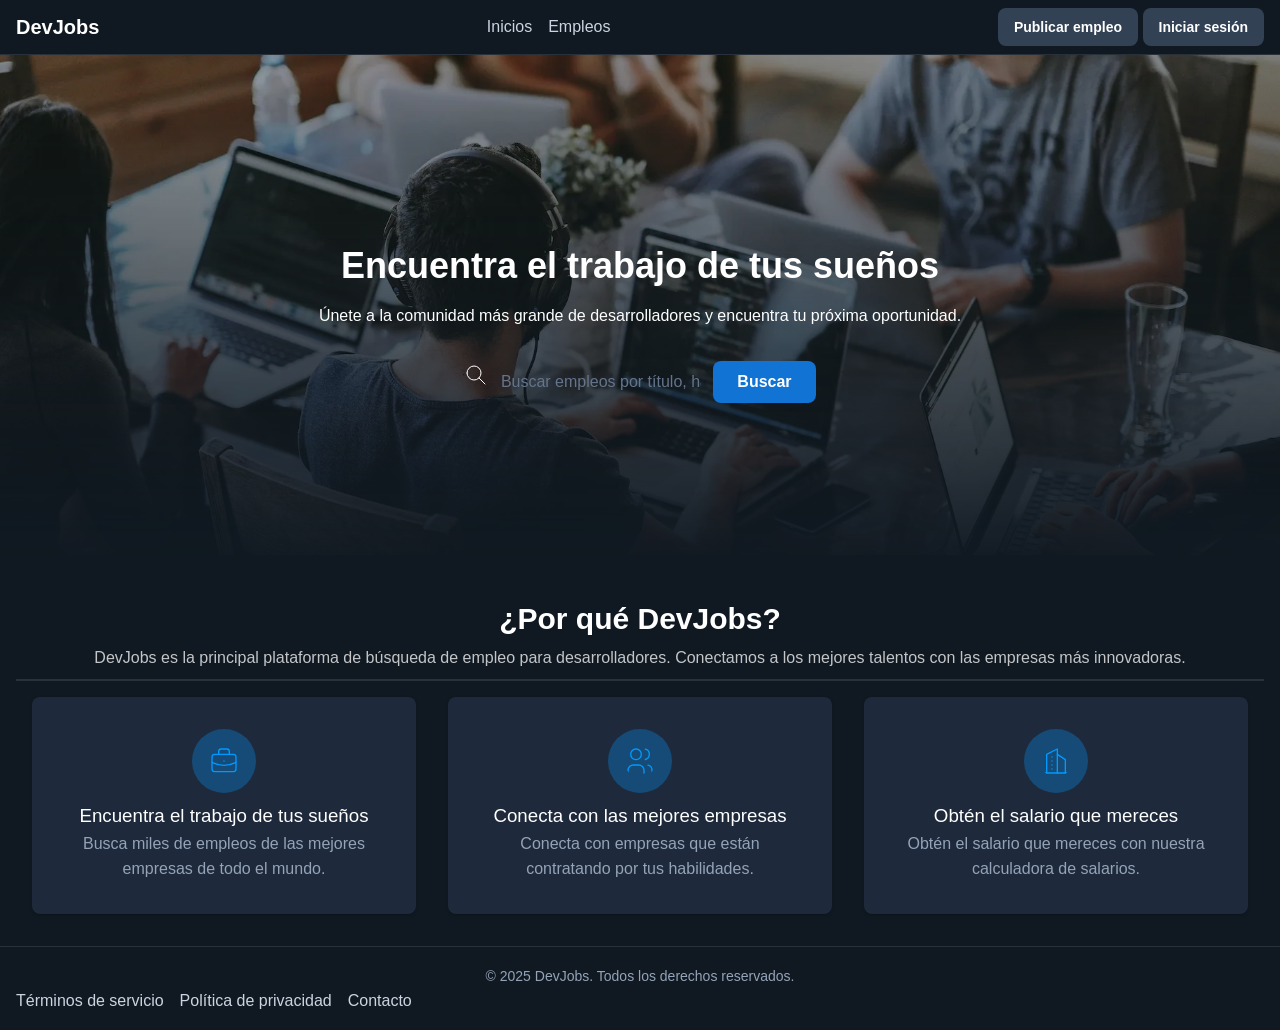
==== codigo/modulo_02/index.html @ 6d551c02 "archivos finales" ====
<!DOCTYPE html> <!-- le indica al navegador que es un documento HTML5 -->
<html lang="es">

<head>
   <!-- Van los metadatos, esta información no es visible en la web -->
   <title>DevJobs - Inicio</title>
   <meta charset="UTF-8" /><!-- Define la codificación de caracteres -->
   <meta name="description" content="Encuentra el trabajo de tus sueños">
   <link rel="stylesheet" href="./styles.css" /><!-- Vincula el archivo CSS externo -->
</head>

<body>
   <header>
      <h2>DevJobs</h2>
      <nav>
         <a href="">Inicios</a>
         <a href="">Empleos</a>
      </nav>
      <div>
         <a href="">Publicar empleo</a>
         <a href="">Iniciar sesión</a>
      </div>
   </header>
   <main>
      <section>
         <img src="./background.webp" alt="Imagen de bienvenida" />
         <h1>Encuentra el trabajo de tus sueños</h1>
         <p>Únete a la comunidad más grande de desarrolladores y encuentra tu próxima oportunidad.</p>

         <form role="search">
            <svg xmlns="http://www.w3.org/2000/svg" width="24" height="24" viewBox="0 0 24 24" fill="none"
               stroke="currentColor" stroke-width="1" stroke-linecap="round" stroke-linejoin="round"
               class="icon icon-tabler icons-tabler-outline icon-tabler-search">
               <path stroke="none" d="M0 0h24v24H0z" fill="none" />
               <path d="M10 10m-7 0a7 7 0 1 0 14 0a7 7 0 1 0 -14 0" />
               <path d="M21 21l-6 -6" />
            </svg>
            <input required type="text" placeholder="Buscar empleos por título, habilidad o empresa" />
            <button type="submit">Buscar</button>
         </form>
      </section>
      <section>
         <header>
            <h2>¿Por qué DevJobs?</h2>
            <p>DevJobs es la principal plataforma de búsqueda de empleo para desarrolladores. Conectamos a los mejores
               talentos con las empresas más innovadoras.</p>
         </header>

         <footer>
            <article>
               <svg xmlns="http://www.w3.org/2000/svg" width="32" height="32" viewBox="0 0 24 24" fill="none"
                  stroke="currentColor" stroke-width="1" stroke-linecap="round" stroke-linejoin="round"
                  class="icon icon-tabler icons-tabler-outline icon-tabler-briefcase">
                  <path stroke="none" d="M0 0h24v24H0z" fill="none" />
                  <path d="M3 7m0 2a2 2 0 0 1 2 -2h14a2 2 0 0 1 2 2v9a2 2 0 0 1 -2 2h-14a2 2 0 0 1 -2 -2z" />
                  <path d="M8 7v-2a2 2 0 0 1 2 -2h4a2 2 0 0 1 2 2v2" />
                  <path d="M12 12l0 .01" />
                  <path d="M3 13a20 20 0 0 0 18 0" />
               </svg>
               <h3>Encuentra el trabajo de tus sueños</h3>
               <p>Busca miles de empleos de las mejores empresas de todo el mundo.</p>
            </article>

            <article>
               <svg xmlns="http://www.w3.org/2000/svg" width="24" height="24" viewBox="0 0 24 24" fill="none"
                  stroke="currentColor" stroke-width="1" stroke-linecap="round" stroke-linejoin="round"
                  class="icon icon-tabler icons-tabler-outline icon-tabler-users">
                  <path stroke="none" d="M0 0h24v24H0z" fill="none" />
                  <path d="M9 7m-4 0a4 4 0 1 0 8 0a4 4 0 1 0 -8 0" />
                  <path d="M3 21v-2a4 4 0 0 1 4 -4h4a4 4 0 0 1 4 4v2" />
                  <path d="M16 3.13a4 4 0 0 1 0 7.75" />
                  <path d="M21 21v-2a4 4 0 0 0 -3 -3.85" />
               </svg>
               <h3>Conecta con las mejores empresas</h3>
               <p>Conecta con empresas que están contratando por tus habilidades.</p>
            </article>

            <article>
               <svg xmlns="http://www.w3.org/2000/svg" width="24" height="24" viewBox="0 0 24 24" fill="none"
                  stroke="currentColor" stroke-width="1" stroke-linecap="round" stroke-linejoin="round"
                  class="icon icon-tabler icons-tabler-outline icon-tabler-building-skyscraper">
                  <path stroke="none" d="M0 0h24v24H0z" fill="none" />
                  <path d="M3 21l18 0" />
                  <path d="M5 21v-14l8 -4v18" />
                  <path d="M19 21v-10l-6 -4" />
                  <path d="M9 9l0 .01" />
                  <path d="M9 12l0 .01" />
                  <path d="M9 15l0 .01" />
                  <path d="M9 18l0 .01" />
               </svg>
               <h3>Obtén el salario que mereces</h3>
               <p>Obtén el salario que mereces con nuestra calculadora de salarios.</p>
            </article>
         </footer>
      </section>
   </main>
   <footer>
      <small>&copy; 2025 DevJobs. Todos los derechos reservados.</small>
      <nav>
         <a href="">Términos de servicio</a>
         <a href="">Política de privacidad</a>
         <a href="">Contacto</a>
      </nav>
   </footer>
</body>

</html>
---- codigo/modulo_02/styles.css ----
* {
   margin: 0;
   padding: 0;
   box-sizing: border-box;
}

:root {
   --primary: #1173d4;
   --primary-dark: #0a3d66;
   --primary-hover: #0d5ba8;
   --primary-light: #09f;
   --background: #101922;
   --text-primary: #ffffff;
   --text-secondary: #cbd5e1;
   --text-muted: #94a3b8;
   --border: rgba(255, 255, 255, 0.1);
   --card-bg: #1e293b;
   --shadow: rgba(0, 0, 0, 0.3);
   --input-bg: #1e293b;
   --hsla-example: hsla(210, 100%, 56%, 1);
}

@font-face {
   font-family: 'Inter variable';
   font-style: normal;
   font-display: swap;
   font-weight: 100 900;
   src: url(https://cdn.jsdelivr.net/fontsource/fonts/inter:vf@latest/latin-wght-normal.woff2) format ('woff2-variations');
   unicode-range: U+0000-00FF, U+0131, U+0152-0153, U+02BB-02BC, U+02C6, U+02DA, U+0304, U+0308, U+0329, U+2000-206G, U20AC, U+2122, U+2191, U+2193, U+2212, U+2215, U+FEFF, U+FFFD;
}

body {
   font-family: 'Google Sans Code', 'Inter variable', sans-serif;
   background-color: var(--background);
   color: var(--text-primary);
   min-height: 100vh;
   display: flex;
   flex-direction: column;
   line-height: 1.6;
}

/* Títulos principales */
h1 {
   font-size: 2.25rem;
   font-weight: 900;
   margin-bottom: 1rem;
   line-height: 1.2;
   text-wrap: balance;
}

h1+p {
   text-wrap: balance;
   margin-bottom: 2rem;
}

/* Header */
header {
   border-bottom: 1px solid var(--border);
   background-color: var(--background);
   padding: .5rem 1rem;
   display: flex;
   align-items: center;
   justify-content: space-between;
   gap: 2rem;

   h2 {
      font-size: 1.25rem;
      font-weight: 700;
      color: var(--text-primary);
   }
}

/* Navegación del header a otras páginas */
nav {
   align-items: center;
   gap: 1rem;
   display: flex;

   a {
      text-decoration: none;
      color: var(--text-secondary);
      transition: color 0.2s;
      font-weight: 500;

      &:hover,
      &:focus {
         color: var(--primary);
         outline: none;
      }
   }
}

/* Botones del Header */
header div a {
   padding: 0.5rem 1rem;
   border-radius: 0.5rem;
   background-color: #334155;
   color: var(--text-primary);
   display: inline-block;
   font-size: 0.875rem;
   font-weight: 700;
   text-decoration: none;
   /* TODO */
}

/* Hero */
main>section:nth-child(1) {
   height: 500px;
   text-align: center;
   display: flex;
   flex-direction: column;
   justify-content: center;
   align-items: center;

   h1 {
      padding-top: 36px;
   }

   &>img {
      position: absolute;
      width: 100%;
      height: 100%;
      object-fit: cover;
      z-index: -1;
      left: 0;
      right: 0;
      mask-image: linear-gradient(to bottom, rgba(16, 25, 34, 1) 5%, rgba(16, 25, 34, 0) 80%);
   }
}

/* Formulario de búsqueda */
form {
   max-width: 42rem;
   width: 100%;
   margin: 0 auto;
   padding-inline: 1rem;
}

form>div {
   display: flex;
   align-items: center;
   background-color: var(--input-bg);
   border-radius: 0.5rem;
   box-shadow: 0 10px 15px -3px var(--shadow);
   padding: 0.5rem;
   gap: 0.5rem;
}

form span {
   padding-left: 0.75rem;
   color: var(--text-muted);
   display: flex;
   align-items: center;
   flex-shrink: 0;
}

form input[type="text"] {
   flex: 1;
   background: transparent;
   border: none;
   outline: none;
   color: var(--text-primary);
   padding: 0.75rem 0.5rem;
   font-size: 1rem;
   font-family: inherit;
}

form input[type="text"]::placeholder {
   color: #64748b;
}

form button[type="submit"] {
   padding: 0.75rem 1.5rem;
   border-radius: 0.5rem;
   background-color: var(--primary);
   color: white;
   font-weight: 700;
   border: none;
   cursor: pointer;
   transition: background-color 0.2s;
   font-family: inherit;
   font-size: 1rem;
   white-space: nowrap;
}

form button[type="submit"]:hover,
form button[type="submit"]:focus {
   background-color: var(--primary-hover);
   outline: 2px solid white;
   outline-offset: 2px;
}

/* Features section */
main>section:nth-child(2) {
   padding-inline: 1rem;
   background-color: var(--background);
   padding-top: 2rem;

   &>header {
      gap: 2px;
      flex-direction: column;

      h2 {
         margin-bottom: 0;
      }

      p {
         opacity: .75;
      }
   }

   &>div {
      max-width: 1280px;
      margin: 0 auto;
   }
}

main>section:nth-child(2) h2 {
   font-size: 1.875rem;
   font-weight: 700;
   color: var(--text-primary);
   margin-bottom: 1rem;
}

main>section:nth-child(2)>div>div:first-child>p {
   font-size: 1.125rem;
   color: var(--text-muted);
   max-width: 42rem;
   margin: 0 auto;
}

main>section:nth-child(2) footer {
   display: grid;
   gap: 2rem;
   grid-template-columns: repeat(auto-fit, minmax(300px, 1fr));
   max-width: 1280px;
   margin: 0 auto;
}

/* Footer */
footer {
   background-color: var(--background);
   border-top: 1px solid var(--border);
   text-align: center;
   padding: 16px;

   small {
      color: var(--text-muted);
      font-size: 0.875rem;
   }
}

/* Feature cards */
article {
   background-color: var(--card-bg);
   padding: 2rem;
   margin-bottom: 16px;
   border-radius: 0.5rem;
   box-shadow: 0px 1px 3px var(--shadow);

   svg {
      color: var(--primary-light);
      background: rgba(0, 153, 255, .3);
      border-radius: 100%;
      width: 64px;
      height: 64px;
      padding: 16px;
   }

   h3 {
      font-weight: 500;
   }

   p {
      color: var(--text-muted);
   }
}
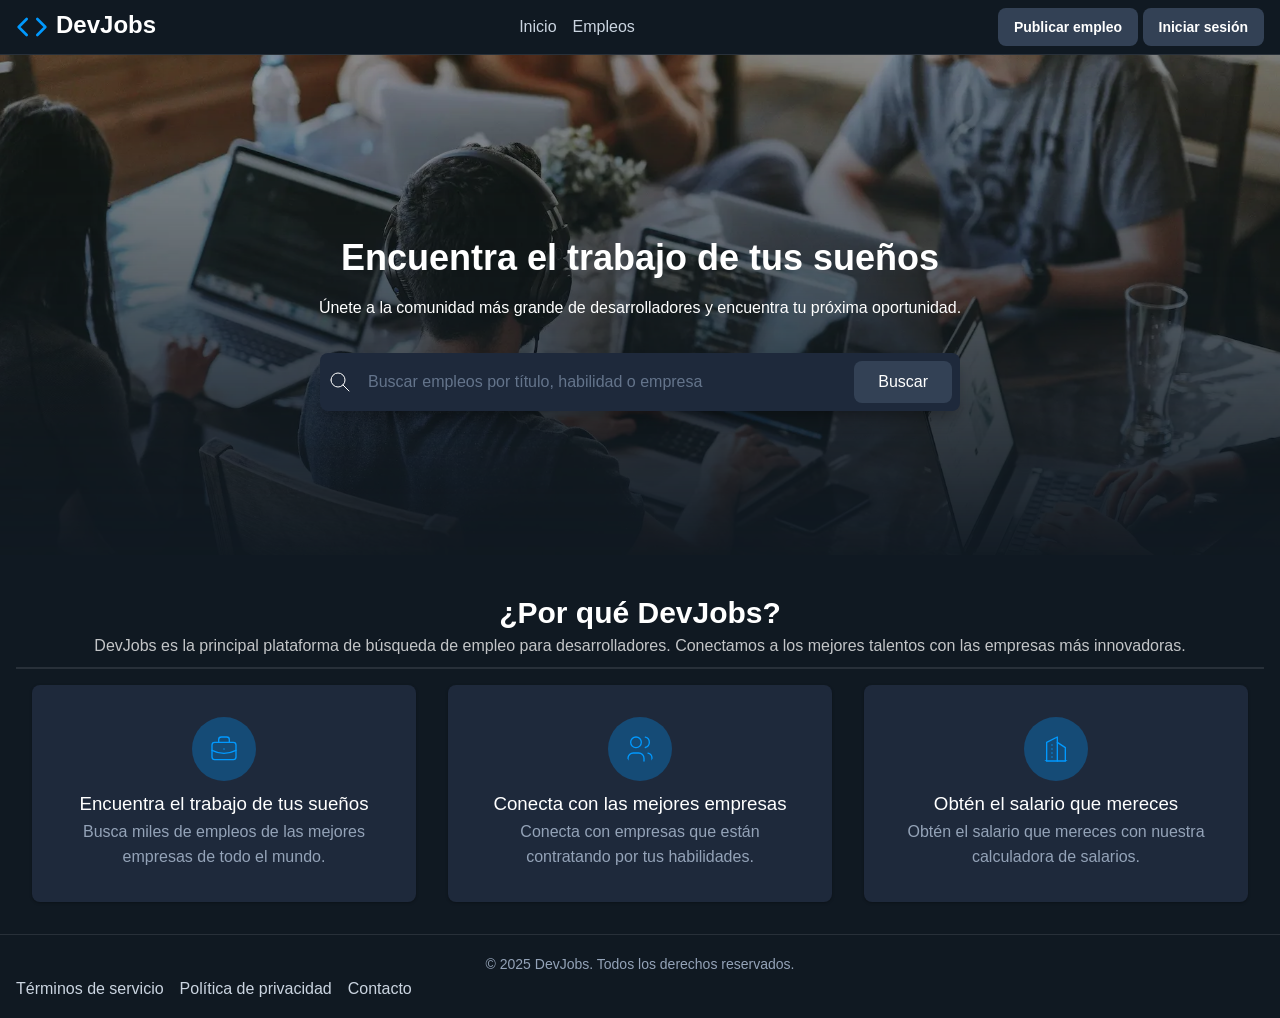
==== commit 2e7a6fe8: "cambios extras" ====
--- a/codigo/modulo_02/index.html
+++ b/codigo/modulo_02/index.html
@@ -11,10 +11,17 @@
 
 <body>
    <header>
-      <h2>DevJobs</h2>
+      <h2>
+         <svg fill="none" stroke="currentColor" stroke-linecap="round" stroke-linejoin="round" stroke-width="2" viewBox="0 0 24 24" xmlns="http://www.w3.org/2000/svg">
+           <polyline points="16 18 22 12 16 6"></polyline>
+           <polyline points="8 6 2 12 8 18"></polyline>
+         </svg>
+         DevJobs
+      </h2>
       <nav>
-         <a href="">Inicios</a>
-         <a href="">Empleos</a>
+         <a href="./index.html">Inicio</a>
+         <!-- <a href="./search.html">Empleos</a> -->
+         <a href="./empleos.html">Empleos</a>
       </nav>
       <div>
          <a href="">Publicar empleo</a>
@@ -28,15 +35,17 @@
          <p>Únete a la comunidad más grande de desarrolladores y encuentra tu próxima oportunidad.</p>
 
          <form role="search">
-            <svg xmlns="http://www.w3.org/2000/svg" width="24" height="24" viewBox="0 0 24 24" fill="none"
-               stroke="currentColor" stroke-width="1" stroke-linecap="round" stroke-linejoin="round"
-               class="icon icon-tabler icons-tabler-outline icon-tabler-search">
-               <path stroke="none" d="M0 0h24v24H0z" fill="none" />
-               <path d="M10 10m-7 0a7 7 0 1 0 14 0a7 7 0 1 0 -14 0" />
-               <path d="M21 21l-6 -6" />
-            </svg>
-            <input required type="text" placeholder="Buscar empleos por título, habilidad o empresa" />
-            <button type="submit">Buscar</button>
+            <div>
+               <svg xmlns="http://www.w3.org/2000/svg" width="24" height="24" viewBox="0 0 24 24" fill="none"
+                  stroke="currentColor" stroke-width="1" stroke-linecap="round" stroke-linejoin="round"
+                  class="icon icon-tabler icons-tabler-outline icon-tabler-search">
+                  <path stroke="none" d="M0 0h24v24H0z" fill="none" />
+                  <path d="M10 10m-7 0a7 7 0 1 0 14 0a7 7 0 1 0 -14 0" />
+                  <path d="M21 21l-6 -6" />
+               </svg>
+               <input required type="text" placeholder="Buscar empleos por título, habilidad o empresa" />
+               <button type="submit">Buscar</button>
+            </div>
          </form>
       </section>
       <section>
--- a/codigo/modulo_02/styles.css
+++ b/codigo/modulo_02/styles.css
@@ -5,7 +5,7 @@
 }
 
 :root {
-   --primary: #1173d4;
+   --primary: #334155;
    --primary-dark: #0a3d66;
    --primary-hover: #0d5ba8;
    --primary-light: #09f;
@@ -64,9 +64,17 @@
    gap: 2rem;
 
    h2 {
-      font-size: 1.25rem;
-      font-weight: 700;
-      color: var(--text-primary);
+      font-size: 1.5rem;
+      line-height: 1.2;
+      text-wrap: balance;
+      display: flex;
+      gap: 0.5rem;
+
+      svg{
+         width: 2rem;
+         height: 2rem;
+         color: var(--primary-light);
+      }
    }
 }
 
@@ -169,25 +177,35 @@
    color: #64748b;
 }
 
-form button[type="submit"] {
+button {
    padding: 0.75rem 1.5rem;
    border-radius: 0.5rem;
    background-color: var(--primary);
    color: white;
-   font-weight: 700;
+   font-weight: 400;
    border: none;
    cursor: pointer;
-   transition: background-color 0.2s;
+   transition: all 0.2s;
    font-family: inherit;
    font-size: 1rem;
    white-space: nowrap;
-}
-
-form button[type="submit"]:hover,
-form button[type="submit"]:focus {
-   background-color: var(--primary-hover);
-   outline: 2px solid white;
-   outline-offset: 2px;
+   
+   &:hover,
+   &:focus {
+      background-color: var(--primary-hover);
+      outline: 2px solid white;
+      outline-offset: 2px;
+   }
+
+   &:active{
+      transform:  scale(0.90);
+   }
+
+   &:disabled {
+      pointer-events: none;
+      cursor: not-allowed;
+      opacity: 0.5;
+   }
 }
 
 /* Features section */
@@ -274,4 +292,106 @@
    p {
       color: var(--text-muted);
    }
+}
+
+/* Search page */
+.jobs-search {
+   margin: 0;
+   padding: 0;
+   height: auto !important;
+
+   h1 {
+      font-size: 2.5rem;
+      margin-bottom: .25rem;
+   }
+
+   p{
+      font-size: 1.125rem;
+      color: var(--text-muted);
+      margin-bottom: 1.5rem;
+   }
+
+   .search-bar {
+      background: var(--input-bg);
+      padding: .25rem .5rem;
+   }
+
+   .search-filters{
+      display: flex;
+      flex-wrap: wrap;
+      margin-top: 0.5rem;
+   }
+
+   form {
+      width: 100%;
+      max-width: 1280px;
+   }
+
+   form div {
+      background: none;
+      box-shadow: none;
+      padding: 0;
+   }
+}
+
+.jobs-listing{
+   border: 1px solid rgba(255, 255, 255, 0.3);
+   border-radius: 1rem;
+
+   article {
+      background: none;
+      box-shadow: none;
+      border-radius: 0px;
+      border-bottom: 1px solid rgba(255, 255, 255, 0.3);
+      margin: 0;
+      display: flex;
+      align-items: start;
+      gap: 1rem;
+
+      small {
+         font-size: 0.875rem;
+         opacity: 0.75;
+      }
+
+      p {
+         margin-top: 0.5rem;
+      }
+
+      &:last-child {
+         border-bottom: none;
+      }
+   }
+}
+/* Pagination */
+.pagination {
+   display: flex;
+   justify-content: center;
+   gap: 0.5rem;
+   margin-block: 2rem;
+
+   a {
+      display: flex;
+      align-items: center;
+      justify-content: center;
+      width: 2.5rem;
+      height: 2.5rem;
+      text-decoration: none;
+      color: var(--text-muted);
+      border-radius: 0.375rem;
+      transition: all .3s;
+
+      &:hover, &:focus {
+         background-color: #fff;
+      }
+
+      &:active {
+         transform: scale(0.90);
+      }
+
+      &.is-active {
+         background-color: var(--primary-light);
+         color: white;
+         pointer-events: none;
+      }
+   }
 }
